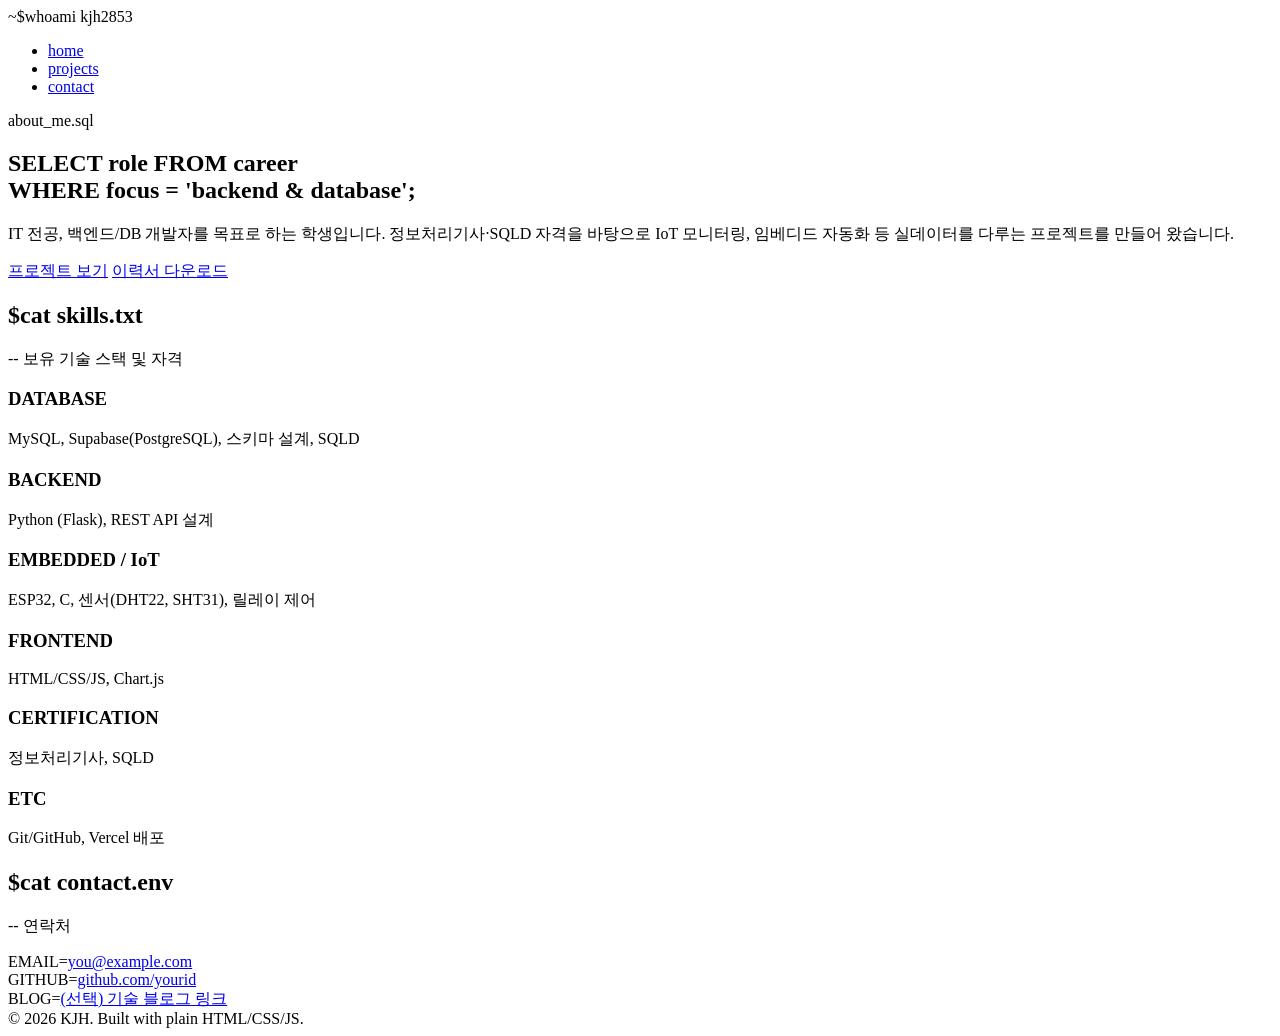
==== html/index.html @ 93966f9a "Add initial portfolio site Co-Authored-By: Claude Sonnet 5.5 <noreply@anthropic.com>" ====
<!DOCTYPE html>
<html lang="ko">
<head>
<meta charset="UTF-8" />
<meta name="viewport" content="width=device-width, initial-scale=1.0" />
<title>KJH — Backend / DB Developer Portfolio</title>
<meta name="description" content="백엔드/DB 개발자 지망 포트폴리오" />
<link rel="preconnect" href="https://fonts.googleapis.com">
<link href="https://fonts.googleapis.com/css2?family=JetBrains+Mono:wght@400;600;700&family=Inter:wght@400;500;600&display=swap" rel="stylesheet">
<link rel="stylesheet" href="assets/css/style.css" />
</head>
<body>

<header class="site-header">
  <div class="container nav-path">
    <div class="whoami"><span class="prompt">~$</span>whoami kjh2853</div>
    <ul class="nav-links">
      <li><a href="index.html" class="active">home</a></li>
      <li><a href="projects.html">projects</a></li>
      <li><a href="index.html#contact">contact</a></li>
    </ul>
  </div>
</header>

<main>
  <section class="hero container">
    <p class="eyebrow">about_me.sql</p>
    <h1><span class="kw">SELECT</span> role <span class="kw">FROM</span> career<br><span class="kw">WHERE</span> focus = <span class="val">'backend & database'</span>;</h1>
    <p class="lead">
      IT 전공, 백엔드/DB 개발자를 목표로 하는 학생입니다.
      정보처리기사·SQLD 자격을 바탕으로 IoT 모니터링, 임베디드 자동화 등
      실데이터를 다루는 프로젝트를 만들어 왔습니다.
    </p>
    <div class="cta-row">
      <a class="btn primary" href="projects.html">프로젝트 보기</a>
      <a class="btn" href="assets/resume.pdf">이력서 다운로드</a>
    </div>
  </section>

  <section class="container">
    <h2 class="section-title"><span class="prompt">$</span>cat skills.txt</h2>
    <p class="section-sub">-- 보유 기술 스택 및 자격</p>
    <div class="skill-grid">
      <div class="skill-card">
        <h3>DATABASE</h3>
        <p>MySQL, Supabase(PostgreSQL), 스키마 설계, SQLD</p>
      </div>
      <div class="skill-card">
        <h3>BACKEND</h3>
        <p>Python (Flask), REST API 설계</p>
      </div>
      <div class="skill-card">
        <h3>EMBEDDED / IoT</h3>
        <p>ESP32, C, 센서(DHT22, SHT31), 릴레이 제어</p>
      </div>
      <div class="skill-card">
        <h3>FRONTEND</h3>
        <p>HTML/CSS/JS, Chart.js</p>
      </div>
      <div class="skill-card">
        <h3>CERTIFICATION</h3>
        <p>정보처리기사, SQLD</p>
      </div>
      <div class="skill-card">
        <h3>ETC</h3>
        <p>Git/GitHub, Vercel 배포</p>
      </div>
    </div>
  </section>

  <section class="container" id="contact">
    <h2 class="section-title"><span class="prompt">$</span>cat contact.env</h2>
    <p class="section-sub">-- 연락처</p>
    <div class="contact-block">
      <div class="line"><span class="k">EMAIL=</span><a href="mailto:you@example.com">you@example.com</a></div>
      <div class="line"><span class="k">GITHUB=</span><a href="https://github.com/yourid" target="_blank" rel="noopener">github.com/yourid</a></div>
      <div class="line"><span class="k">BLOG=</span><a href="#" target="_blank" rel="noopener">(선택) 기술 블로그 링크</a></div>
    </div>
  </section>
</main>

<footer class="site-footer">
  <div class="container">
    &copy; 2026 KJH. Built with plain HTML/CSS/JS.
  </div>
</footer>

</body>
</html>
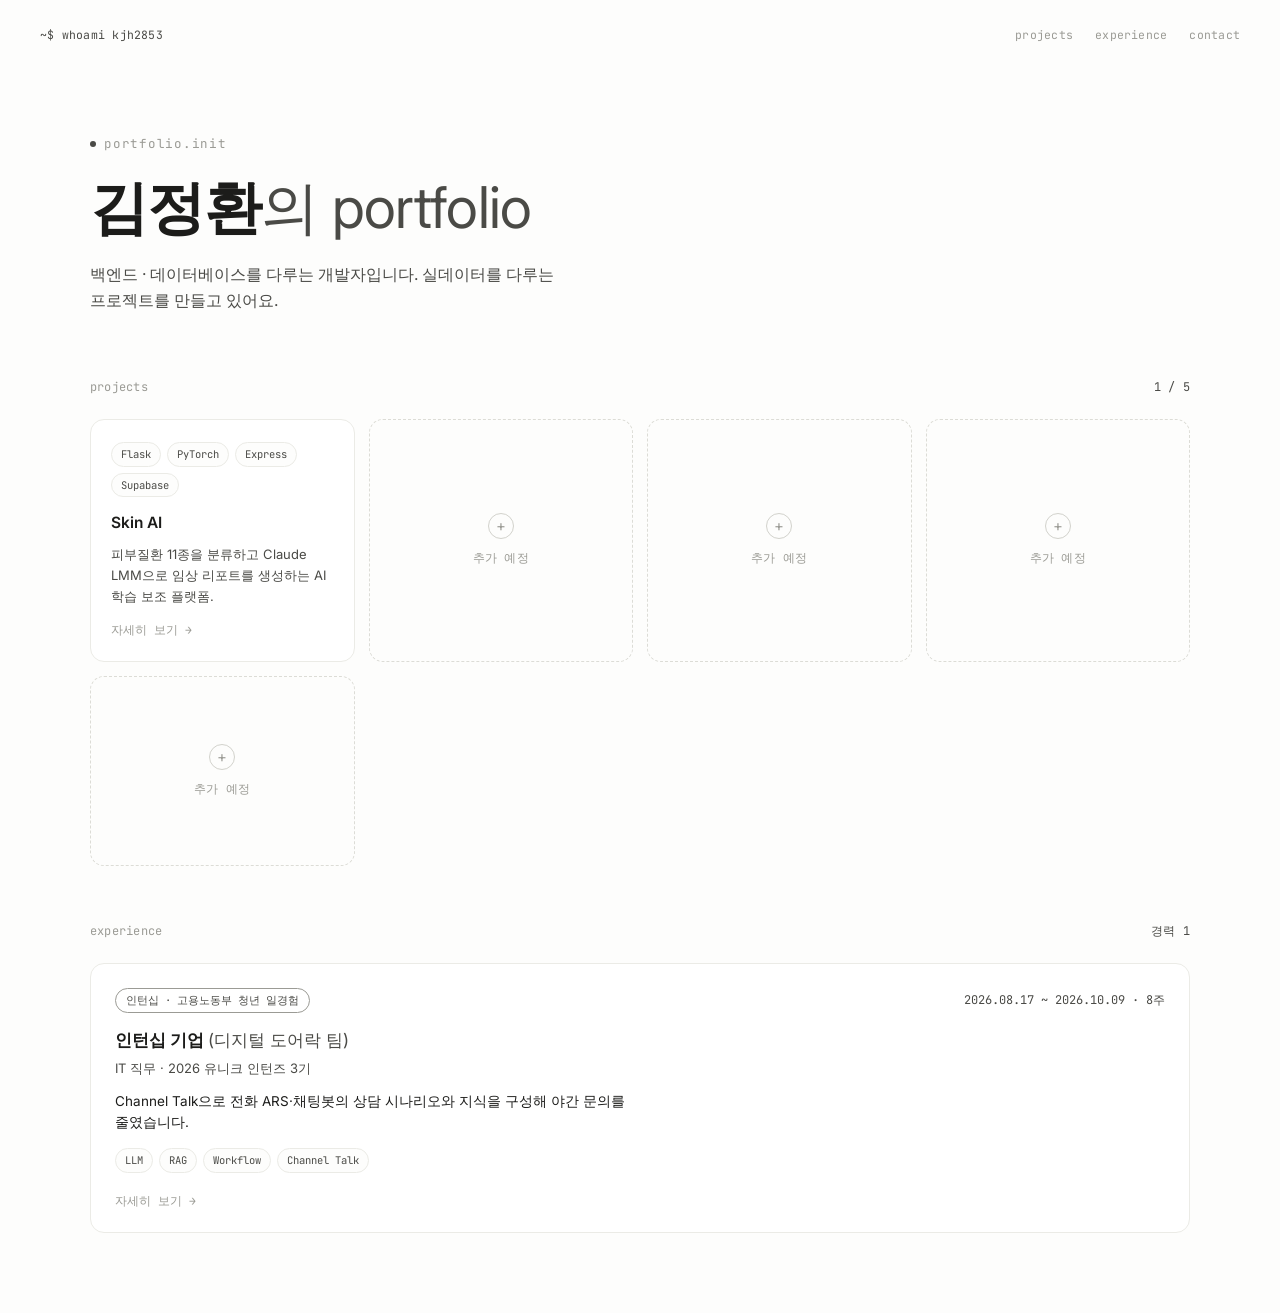
==== commit 7a5a2241: "v1.0.0 Co-Authored-By: Claude Sonnet 5.5 <noreply@anthropic.com>" ====
--- a/html/index.html
+++ b/html/index.html
@@ -3,87 +3,353 @@
 <head>
 <meta charset="UTF-8" />
 <meta name="viewport" content="width=device-width, initial-scale=1.0" />
-<title>KJH — Backend / DB Developer Portfolio</title>
-<meta name="description" content="백엔드/DB 개발자 지망 포트폴리오" />
+<title>김정환의 portfolio</title>
 <link rel="preconnect" href="https://fonts.googleapis.com">
-<link href="https://fonts.googleapis.com/css2?family=JetBrains+Mono:wght@400;600;700&family=Inter:wght@400;500;600&display=swap" rel="stylesheet">
-<link rel="stylesheet" href="assets/css/style.css" />
+<link rel="preconnect" href="https://fonts.gstatic.com" crossorigin>
+<link href="https://fonts.googleapis.com/css2?family=JetBrains+Mono:wght@400;500&family=Inter:wght@400;500;600&display=swap" rel="stylesheet">
+<style>
+  :root {
+    --bg: #fdfdfc;
+    --ink: #1c1c1a;
+    --ink-soft: #4a4a46;
+    --ink-dim: #9b9b95;
+    --line: #ebebe6;
+    --card: #ffffff;
+    --radius: 14px;
+    --font-mono: "JetBrains Mono", ui-monospace, monospace;
+    --font-body: "Inter", -apple-system, sans-serif;
+  }
+
+  * { box-sizing: border-box; }
+
+  html, body {
+    margin: 0;
+    background: var(--bg);
+    color: var(--ink);
+  }
+
+  body {
+    font-family: var(--font-body);
+    -webkit-font-smoothing: antialiased;
+    line-height: 1.6;
+    word-break: keep-all;
+    overflow-wrap: break-word;
+  }
+
+  a { color: inherit; text-decoration: none; }
+
+  .container { max-width: 1180px; margin: 0 auto; padding: 0 40px; }
+
+  /* ---------- 상단 네비 ---------- */
+  .topline {
+    display: flex;
+    justify-content: space-between;
+    align-items: center;
+    padding: 26px 40px;
+    font-family: var(--font-mono);
+    font-size: 11.5px;
+    letter-spacing: 0.02em;
+    color: var(--ink-dim);
+  }
+  .topline .who { color: var(--ink-soft); }
+  .topline nav { display: flex; gap: 22px; }
+  .topline nav a { color: var(--ink-dim); transition: color .15s; }
+  .topline nav a:hover { color: var(--ink); }
+
+  /* ---------- 히어로: 화면 상단부에 배치, 아래로 프로젝트 이어짐 ---------- */
+  .hero {
+    padding: 64px 0 56px;
+  }
+
+  .eyebrow {
+    font-family: var(--font-mono);
+    font-size: 12.5px;
+    letter-spacing: 0.06em;
+    color: var(--ink-dim);
+    margin: 0 0 20px;
+    display: flex;
+    align-items: center;
+    gap: 8px;
+    opacity: 0;
+    transform: translateY(6px);
+    animation: rise 0.7s cubic-bezier(.22,1,.36,1) forwards;
+    animation-delay: 0.1s;
+  }
+  .eyebrow .dot {
+    width: 6px; height: 6px;
+    border-radius: 50%;
+    background: var(--ink-soft);
+  }
+
+  h1 {
+    margin: 0 0 20px;
+    font-family: var(--font-body);
+    font-weight: 600;
+    line-height: 1.18;
+    font-size: clamp(2.1rem, 5vw, 3.6rem);
+    letter-spacing: -0.015em;
+    color: var(--ink);
+    opacity: 0;
+    transform: translateY(10px);
+    animation: rise 0.75s cubic-bezier(.22,1,.36,1) forwards;
+    animation-delay: 0.22s;
+  }
+  h1 .name { font-weight: 600; }
+  h1 .rest { color: var(--ink-soft); font-weight: 400; }
+
+  .lead {
+    margin: 0;
+    font-size: 16px;
+    color: var(--ink-soft);
+    max-width: 52ch;
+    opacity: 0;
+    transform: translateY(10px);
+    animation: rise 0.75s cubic-bezier(.22,1,.36,1) forwards;
+    animation-delay: 0.34s;
+  }
+
+  @keyframes rise { to { opacity: 1; transform: translateY(0); } }
+
+  /* ---------- 프로젝트 섹션 ---------- */
+  .projects {
+    padding: 8px 0 56px;
+  }
+  .experience {
+    padding: 0 0 80px;
+  }
+
+  .section-label {
+    display: flex;
+    align-items: baseline;
+    justify-content: space-between;
+    margin: 0 0 22px;
+    font-family: var(--font-mono);
+    font-size: 12px;
+    color: var(--ink-dim);
+    letter-spacing: 0.02em;
+  }
+  .section-label .count { color: var(--ink-soft); }
+
+  .project-grid {
+    display: grid;
+    grid-template-columns: repeat(auto-fill, minmax(210px, 1fr));
+    gap: 14px;
+  }
+
+  /* 채워진 프로젝트 카드 */
+  .p-card {
+    background: var(--card);
+    border: 1px solid var(--line);
+    border-radius: var(--radius);
+    padding: 22px 20px;
+    min-height: 190px;
+    display: flex;
+    flex-direction: column;
+    transition: border-color .18s, transform .18s, box-shadow .18s;
+  }
+  .p-card:hover {
+    border-color: #d7d7d1;
+    transform: translateY(-3px);
+    box-shadow: 0 10px 24px rgba(28,28,26,0.06);
+  }
+
+  .p-card .tag-row { display: flex; gap: 6px; flex-wrap: wrap; margin-bottom: 14px; }
+  .p-card .tag {
+    font-family: var(--font-mono);
+    font-size: 10.5px;
+    color: var(--ink-soft);
+    background: var(--bg);
+    border: 1px solid var(--line);
+    border-radius: 20px;
+    padding: 3px 9px;
+  }
+  .p-card h3 {
+    margin: 0 0 8px;
+    font-size: 15.5px;
+    font-weight: 600;
+    color: var(--ink);
+  }
+  .p-card p {
+    margin: 0;
+    font-size: 13px;
+    color: var(--ink-soft);
+    flex: 1;
+  }
+  .p-card .go {
+    margin-top: 14px;
+    font-family: var(--font-mono);
+    font-size: 11.5px;
+    color: var(--ink-dim);
+  }
+  .p-card:hover .go { color: var(--ink); }
+
+  /* 빈 칸 — 나중에 채울 자리, 가짜 내용 없이 자리만 */
+  .p-card.empty {
+    align-items: center;
+    justify-content: center;
+    text-align: center;
+    border-style: dashed;
+    border-color: #dcdcd6;
+    color: var(--ink-dim);
+    background: transparent;
+  }
+  .p-card.empty:hover {
+    transform: none;
+    box-shadow: none;
+    border-color: #c8c8c1;
+  }
+  .p-card.empty .plus {
+    width: 26px; height: 26px;
+    border-radius: 50%;
+    border: 1px solid #d2d2cc;
+    display: flex;
+    align-items: center;
+    justify-content: center;
+    font-size: 15px;
+    color: var(--ink-dim);
+    margin-bottom: 10px;
+  }
+  .p-card.empty span.label {
+    font-family: var(--font-mono);
+    font-size: 11.5px;
+    letter-spacing: 0.02em;
+  }
+
+  /* ---------- 경력 섹션 ---------- */
+  .exp-card {
+    display: block;
+    background: var(--card);
+    border: 1px solid var(--line);
+    border-radius: var(--radius);
+    padding: 24px 24px 20px;
+    transition: border-color .18s, transform .18s, box-shadow .18s;
+  }
+  .exp-card:hover {
+    border-color: #d7d7d1;
+    transform: translateY(-3px);
+    box-shadow: 0 10px 24px rgba(28,28,26,0.06);
+  }
+  .exp-top {
+    display: flex;
+    justify-content: space-between;
+    align-items: center;
+    gap: 8px 16px;
+    flex-wrap: wrap;
+    margin-bottom: 14px;
+  }
+  .exp-badge {
+    font-family: var(--font-mono);
+    font-size: 10.5px;
+    color: var(--ink-soft);
+    border: 1px solid var(--ink-dim);
+    border-radius: 20px;
+    padding: 3px 10px;
+  }
+  .exp-period {
+    font-family: var(--font-mono);
+    font-size: 12px;
+    color: var(--ink-soft);
+  }
+  .exp-card h3 { margin: 0 0 4px; font-size: 17px; font-weight: 600; color: var(--ink); }
+  .exp-card h3 .dept { font-weight: 400; color: var(--ink-soft); }
+  .exp-card .role { margin: 0 0 12px; font-size: 13px; color: var(--ink-soft); }
+  .exp-card .desc { margin: 0 0 14px; font-size: 13.5px; color: var(--ink); max-width: 64ch; }
+  .exp-card .tag-row { display: flex; gap: 6px; flex-wrap: wrap; margin-bottom: 14px; }
+  .exp-card .tag {
+    font-family: var(--font-mono);
+    font-size: 10.5px;
+    color: var(--ink-soft);
+    background: var(--bg);
+    border: 1px solid var(--line);
+    border-radius: 20px;
+    padding: 3px 9px;
+  }
+  .exp-card .go { font-family: var(--font-mono); font-size: 11.5px; color: var(--ink-dim); }
+  .exp-card:hover .go { color: var(--ink); }
+
+  @media (max-width: 640px) {
+    .topline, .container { padding-left: 22px; padding-right: 22px; }
+    .hero { padding: 44px 0 40px; }
+    .exp-card { padding: 20px 18px 18px; }
+  }
+
+  @media (prefers-reduced-motion: reduce) {
+    * { animation-duration: 0.01ms !important; }
+  }
+</style>
 </head>
 <body>
 
-<header class="site-header">
-  <div class="container nav-path">
-    <div class="whoami"><span class="prompt">~$</span>whoami kjh2853</div>
-    <ul class="nav-links">
-      <li><a href="index.html" class="active">home</a></li>
-      <li><a href="projects.html">projects</a></li>
-      <li><a href="index.html#contact">contact</a></li>
-    </ul>
-  </div>
-</header>
-
-<main>
-  <section class="hero container">
-    <p class="eyebrow">about_me.sql</p>
-    <h1><span class="kw">SELECT</span> role <span class="kw">FROM</span> career<br><span class="kw">WHERE</span> focus = <span class="val">'backend & database'</span>;</h1>
-    <p class="lead">
-      IT 전공, 백엔드/DB 개발자를 목표로 하는 학생입니다.
-      정보처리기사·SQLD 자격을 바탕으로 IoT 모니터링, 임베디드 자동화 등
-      실데이터를 다루는 프로젝트를 만들어 왔습니다.
-    </p>
-    <div class="cta-row">
-      <a class="btn primary" href="projects.html">프로젝트 보기</a>
-      <a class="btn" href="assets/resume.pdf">이력서 다운로드</a>
+<div class="topline">
+  <span class="who">~$ whoami kjh2853</span>
+  <nav>
+    <a href="#projects">projects</a>
+    <a href="#experience">experience</a>
+    <a href="#">contact</a>
+  </nav>
+</div>
+
+<div class="container">
+  <section class="hero">
+    <p class="eyebrow"><span class="dot"></span>portfolio.init</p>
+    <h1><span class="name">김정환</span><span class="rest">의 portfolio</span></h1>
+    <p class="lead">백엔드 · 데이터베이스를 다루는 개발자입니다. 실데이터를 다루는 프로젝트를 만들고 있어요.</p>
+  </section>
+
+  <section class="projects" id="projects">
+    <div class="section-label">
+      <span>projects</span>
+      <span class="count">1 / 5</span>
+    </div>
+    <div class="project-grid">
+
+      <a class="p-card" href="project-skinai.html">
+        <div class="tag-row">
+          <span class="tag">Flask</span>
+          <span class="tag">PyTorch</span>
+          <span class="tag">Express</span>
+          <span class="tag">Supabase</span>
+        </div>
+        <h3>Skin AI</h3>
+        <p>피부질환 11종을 분류하고 Claude LMM으로 임상 리포트를 생성하는 AI 학습 보조 플랫폼.</p>
+        <span class="go">자세히 보기 →</span>
+      </a>
+
+      <div class="p-card empty"><div class="plus">+</div><span class="label">추가 예정</span></div>
+      <div class="p-card empty"><div class="plus">+</div><span class="label">추가 예정</span></div>
+      <div class="p-card empty"><div class="plus">+</div><span class="label">추가 예정</span></div>
+      <div class="p-card empty"><div class="plus">+</div><span class="label">추가 예정</span></div>
+
     </div>
   </section>
 
-  <section class="container">
-    <h2 class="section-title"><span class="prompt">$</span>cat skills.txt</h2>
-    <p class="section-sub">-- 보유 기술 스택 및 자격</p>
-    <div class="skill-grid">
-      <div class="skill-card">
-        <h3>DATABASE</h3>
-        <p>MySQL, Supabase(PostgreSQL), 스키마 설계, SQLD</p>
+  <!-- 경력: 값은 src/data/chatbot-data.js 의 config 에서 바뀝니다 (JS가 없으면 아래 기본 문구가 보입니다) -->
+  <section class="experience" id="experience">
+    <div class="section-label">
+      <span>experience</span>
+      <span class="count">경력 1</span>
+    </div>
+
+    <a class="exp-card" href="project-chatbot.html">
+      <div class="exp-top">
+        <span class="exp-badge">인턴십 · 고용노동부 청년 일경험</span>
+        <span class="exp-period"><span data-bind="period">2026.08.17 ~ 2026.10.09</span> · <span data-bind="duration">8주</span></span>
       </div>
-      <div class="skill-card">
-        <h3>BACKEND</h3>
-        <p>Python (Flask), REST API 설계</p>
+      <h3><span data-bind="company">인턴십 기업</span> <span class="dept">(<span data-bind="department">디지털 도어락 팀</span>)</span></h3>
+      <p class="role"><span data-bind="job">IT</span> 직무 · <span data-bind="program">2026 유니크 인턴즈 3기</span></p>
+      <p class="desc">Channel Talk으로 전화 ARS·채팅봇의 상담 시나리오와 지식을 구성해 야간 문의를 줄였습니다.</p>
+      <div class="tag-row">
+        <span class="tag">LLM</span>
+        <span class="tag">RAG</span>
+        <span class="tag">Workflow</span>
+        <span class="tag">Channel Talk</span>
       </div>
-      <div class="skill-card">
-        <h3>EMBEDDED / IoT</h3>
-        <p>ESP32, C, 센서(DHT22, SHT31), 릴레이 제어</p>
-      </div>
-      <div class="skill-card">
-        <h3>FRONTEND</h3>
-        <p>HTML/CSS/JS, Chart.js</p>
-      </div>
-      <div class="skill-card">
-        <h3>CERTIFICATION</h3>
-        <p>정보처리기사, SQLD</p>
-      </div>
-      <div class="skill-card">
-        <h3>ETC</h3>
-        <p>Git/GitHub, Vercel 배포</p>
-      </div>
-    </div>
+      <span class="go">자세히 보기 →</span>
+    </a>
   </section>
-
-  <section class="container" id="contact">
-    <h2 class="section-title"><span class="prompt">$</span>cat contact.env</h2>
-    <p class="section-sub">-- 연락처</p>
-    <div class="contact-block">
-      <div class="line"><span class="k">EMAIL=</span><a href="mailto:you@example.com">you@example.com</a></div>
-      <div class="line"><span class="k">GITHUB=</span><a href="https://github.com/yourid" target="_blank" rel="noopener">github.com/yourid</a></div>
-      <div class="line"><span class="k">BLOG=</span><a href="#" target="_blank" rel="noopener">(선택) 기술 블로그 링크</a></div>
-    </div>
-  </section>
-</main>
-
-<footer class="site-footer">
-  <div class="container">
-    &copy; 2026 KJH. Built with plain HTML/CSS/JS.
-  </div>
-</footer>
-
+</div>
+
+<script src="../src/data/chatbot-data.js"></script>
+<script src="../src/bind-config.js"></script>
 </body>
 </html>
